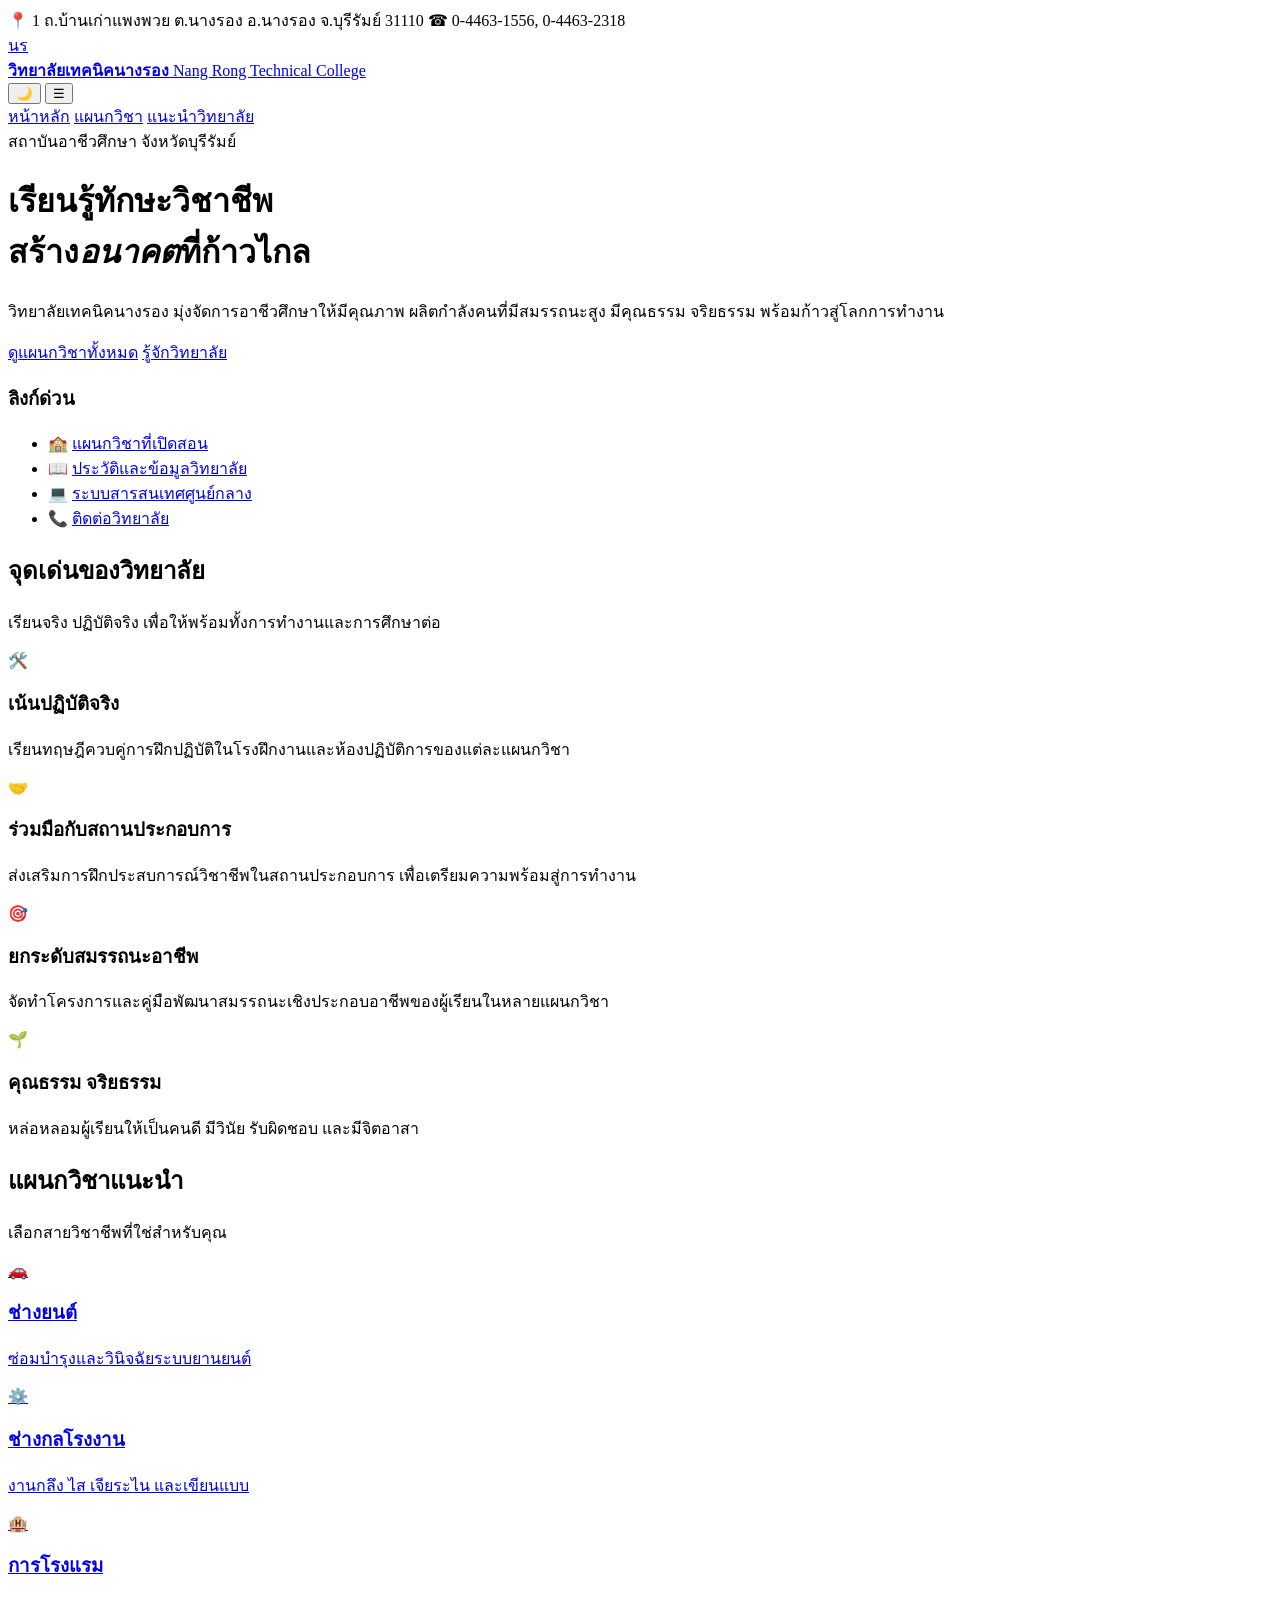
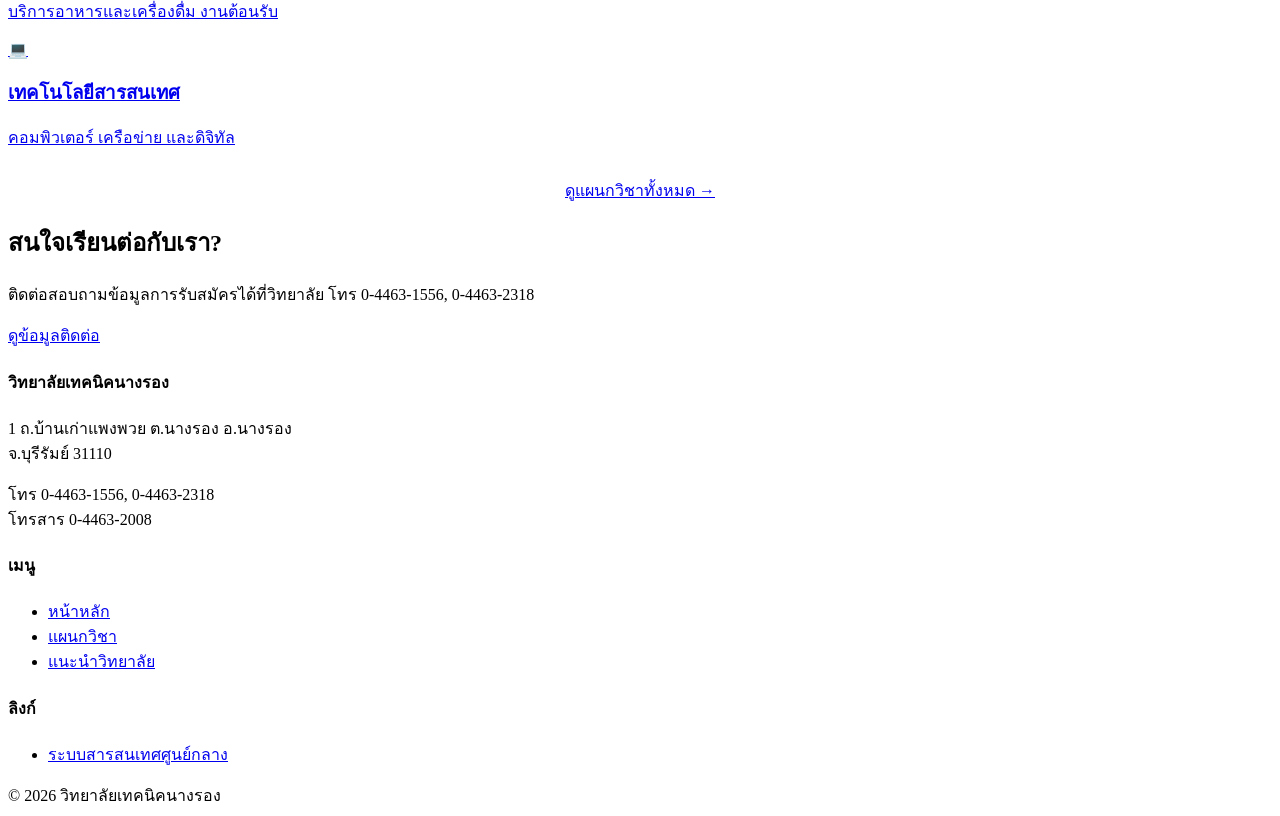
==== index.html @ af8b6dba "Add files via upload" ====
<!DOCTYPE html>
<html lang="th">
<head>
  <meta charset="UTF-8">
  <meta name="viewport" content="width=device-width, initial-scale=1">
  <title>วิทยาลัยเทคนิคนางรอง | หน้าหลัก</title>
  <meta name="description" content="วิทยาลัยเทคนิคนางรอง จังหวัดบุรีรัมย์ สถาบันอาชีวศึกษาที่มุ่งผลิตกำลังคนที่มีสมรรถนะสูง มีคุณธรรม จริยธรรม">
  <link rel="preconnect" href="https://fonts.googleapis.com">
  <link rel="preconnect" href="https://fonts.gstatic.com" crossorigin>
  <link href="https://fonts.googleapis.com/css2?family=Sarabun:wght@400;600;700&display=swap" rel="stylesheet">
  <link rel="stylesheet" href="style.css">
  <script src="theme.js"></script>
</head>
<body>

  <div class="topbar">
    <div class="container">
      <span>📍 1 ถ.บ้านเก่าแพงพวย ต.นางรอง อ.นางรอง จ.บุรีรัมย์ 31110</span>
      <span>☎ 0-4463-1556, 0-4463-2318</span>
    </div>
  </div>

  <header class="site-header">
    <div class="container">
      <a href="index.html" class="brand">
        <div class="brand-mark">นร</div>
        <div class="brand-text">
          <strong>วิทยาลัยเทคนิคนางรอง</strong>
          <span>Nang Rong Technical College</span>
        </div>
      </a>
      <button class="theme-btn" id="themeBtn" type="button" aria-label="เปลี่ยนเป็นโหมดมืด">🌙</button>
      <button class="menu-btn" aria-label="เปิดเมนู" onclick="document.getElementById('nav').classList.toggle('open')">☰</button>
      <nav class="nav" id="nav">
        <a href="index.html" class="active">หน้าหลัก</a>
        <a href="departments.html">แผนกวิชา</a>
        <a href="about.html">แนะนำวิทยาลัย</a>
      </nav>
    </div>
  </header>

  <main>
    <!-- Hero -->
    <div class="hero">
      <div class="container">
        <div>
          <span class="eyebrow">สถาบันอาชีวศึกษา จังหวัดบุรีรัมย์</span>
          <h1>เรียนรู้ทักษะวิชาชีพ<br>สร้าง<em>อนาคต</em>ที่ก้าวไกล</h1>
          <p>วิทยาลัยเทคนิคนางรอง มุ่งจัดการอาชีวศึกษาให้มีคุณภาพ ผลิตกำลังคนที่มีสมรรถนะสูง มีคุณธรรม จริยธรรม พร้อมก้าวสู่โลกการทำงาน</p>
          <div class="hero-actions">
            <a href="departments.html" class="btn btn-primary">ดูแผนกวิชาทั้งหมด</a>
            <a href="about.html" class="btn btn-ghost">รู้จักวิทยาลัย</a>
          </div>
        </div>
        <aside class="hero-card">
          <h3>ลิงก์ด่วน</h3>
          <ul>
            <li>🏫 <a href="departments.html">แผนกวิชาที่เปิดสอน</a></li>
            <li>📖 <a href="about.html">ประวัติและข้อมูลวิทยาลัย</a></li>
            <li>💻 <a href="https://my.nrtech.ac.th/" target="_blank" rel="noopener">ระบบสารสนเทศศูนย์กลาง</a></li>
            <li>📞 <a href="about.html#contact">ติดต่อวิทยาลัย</a></li>
          </ul>
        </aside>
      </div>
    </div>

    <!-- Why us -->
    <section>
      <div class="container">
        <div class="section-head">
          <h2>จุดเด่นของวิทยาลัย</h2>
          <p>เรียนจริง ปฏิบัติจริง เพื่อให้พร้อมทั้งการทำงานและการศึกษาต่อ</p>
        </div>
        <div class="grid grid-3">
          <article class="card">
            <div class="icon">🛠️</div>
            <h3>เน้นปฏิบัติจริง</h3>
            <p>เรียนทฤษฎีควบคู่การฝึกปฏิบัติในโรงฝึกงานและห้องปฏิบัติการของแต่ละแผนกวิชา</p>
          </article>
          <article class="card">
            <div class="icon">🤝</div>
            <h3>ร่วมมือกับสถานประกอบการ</h3>
            <p>ส่งเสริมการฝึกประสบการณ์วิชาชีพในสถานประกอบการ เพื่อเตรียมความพร้อมสู่การทำงาน</p>
          </article>
          <article class="card">
            <div class="icon">🎯</div>
            <h3>ยกระดับสมรรถนะอาชีพ</h3>
            <p>จัดทำโครงการและคู่มือพัฒนาสมรรถนะเชิงประกอบอาชีพของผู้เรียนในหลายแผนกวิชา</p>
          </article>
          <article class="card">
            <div class="icon">🌱</div>
            <h3>คุณธรรม จริยธรรม</h3>
            <p>หล่อหลอมผู้เรียนให้เป็นคนดี มีวินัย รับผิดชอบ และมีจิตอาสา</p>
          </article>
        </div>
      </div>
    </section>

    <!-- Departments preview -->
    <section class="section-alt">
      <div class="container">
        <div class="section-head">
          <h2>แผนกวิชาแนะนำ</h2>
          <p>เลือกสายวิชาชีพที่ใช่สำหรับคุณ</p>
        </div>
        <div class="grid grid-4">
          <a class="card" href="departments.html#auto"><div class="icon">🚗</div><h3>ช่างยนต์</h3><p>ซ่อมบำรุงและวินิจฉัยระบบยานยนต์</p></a>
          <a class="card" href="departments.html#machine"><div class="icon">⚙️</div><h3>ช่างกลโรงงาน</h3><p>งานกลึง ไส เจียระไน และเขียนแบบ</p></a>
          <a class="card" href="departments.html#hotel"><div class="icon">🏨</div><h3>การโรงแรม</h3><p>บริการอาหารและเครื่องดื่ม งานต้อนรับ</p></a>
          <a class="card" href="departments.html#it"><div class="icon">💻</div><h3>เทคโนโลยีสารสนเทศ</h3><p>คอมพิวเตอร์ เครือข่าย และดิจิทัล</p></a>
        </div>
        <p style="text-align:center;margin-top:28px">
          <a href="departments.html" class="btn btn-primary">ดูแผนกวิชาทั้งหมด →</a>
        </p>
      </div>
    </section>

    <!-- CTA -->
    <section>
      <div class="container">
        <div class="cta">
          <h2>สนใจเรียนต่อกับเรา?</h2>
          <p>ติดต่อสอบถามข้อมูลการรับสมัครได้ที่วิทยาลัย โทร 0-4463-1556, 0-4463-2318</p>
          <a href="about.html#contact" class="btn btn-primary">ดูข้อมูลติดต่อ</a>
        </div>
      </div>
    </section>
  </main>

  <footer class="site-footer">
    <div class="container">
      <div class="footer-grid">
        <div>
          <h4>วิทยาลัยเทคนิคนางรอง</h4>
          <p>1 ถ.บ้านเก่าแพงพวย ต.นางรอง อ.นางรอง<br>จ.บุรีรัมย์ 31110</p>
          <p>โทร 0-4463-1556, 0-4463-2318<br>โทรสาร 0-4463-2008</p>
        </div>
        <div>
          <h4>เมนู</h4>
          <ul>
            <li><a href="index.html">หน้าหลัก</a></li>
            <li><a href="departments.html">แผนกวิชา</a></li>
            <li><a href="about.html">แนะนำวิทยาลัย</a></li>
          </ul>
        </div>
        <div>
          <h4>ลิงก์</h4>
          <ul>
            <li><a href="https://my.nrtech.ac.th/" target="_blank" rel="noopener">ระบบสารสนเทศศูนย์กลาง</a></li>
          </ul>
        </div>
      </div>
      <div class="copy">© 2026 วิทยาลัยเทคนิคนางรอง</div>
    </div>
  </footer>

</body>
</html>
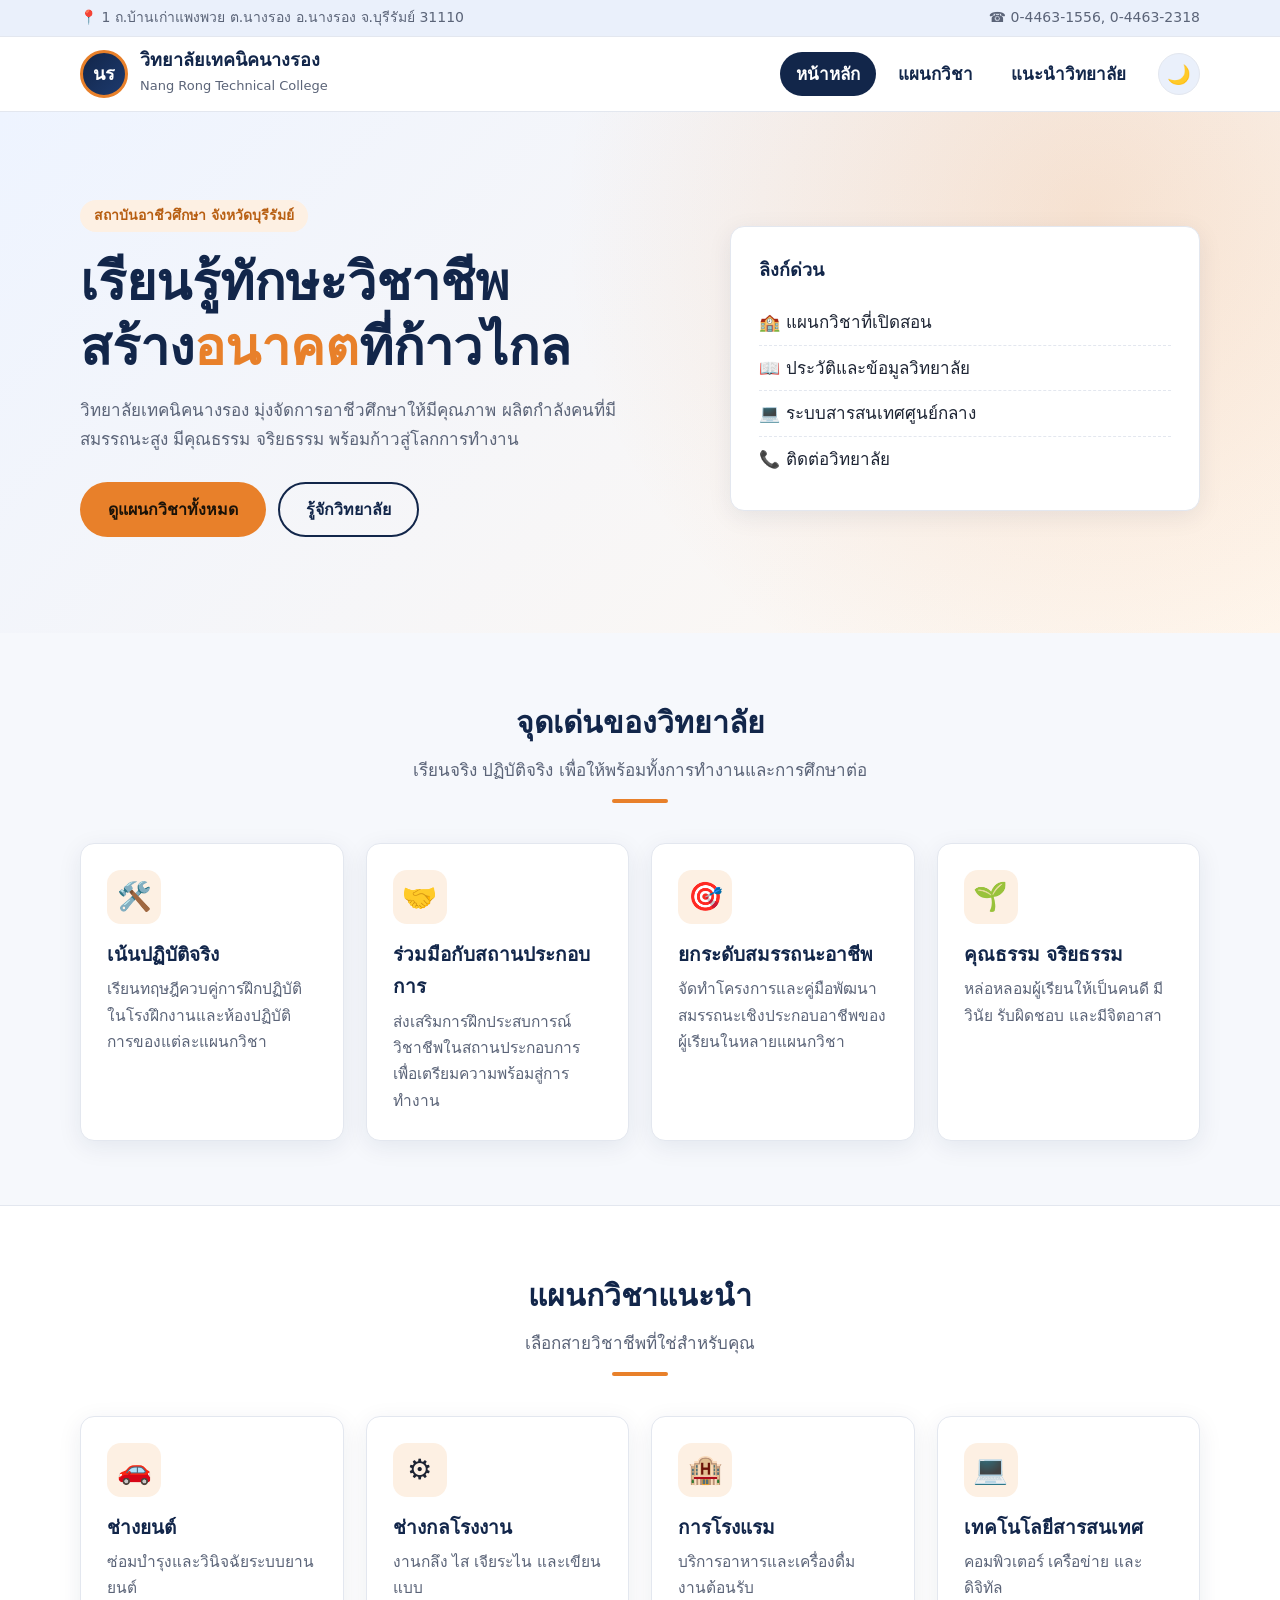
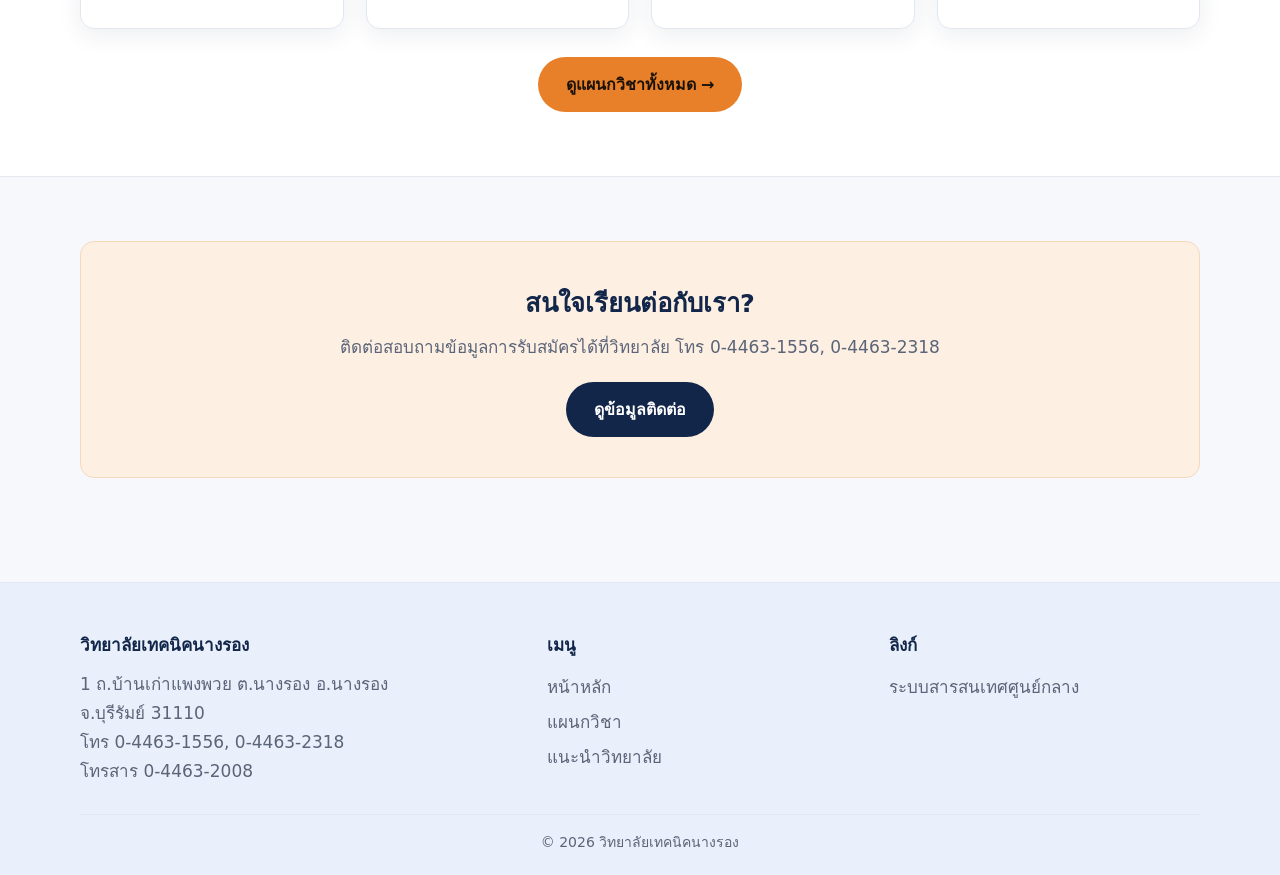
==== commit 3fd47fbc: "Update index.html" ====
--- a/index.html
+++ b/index.html
@@ -8,8 +8,8 @@
   <link rel="preconnect" href="https://fonts.googleapis.com">
   <link rel="preconnect" href="https://fonts.gstatic.com" crossorigin>
   <link href="https://fonts.googleapis.com/css2?family=Sarabun:wght@400;600;700&display=swap" rel="stylesheet">
-  <link rel="stylesheet" href="style.css">
-  <script src="theme.js"></script>
+  <link rel="stylesheet" href="Style.css">
+  <script src="Theme.js"></script>
 </head>
 <body>
 
@@ -33,8 +33,8 @@
       <button class="menu-btn" aria-label="เปิดเมนู" onclick="document.getElementById('nav').classList.toggle('open')">☰</button>
       <nav class="nav" id="nav">
         <a href="index.html" class="active">หน้าหลัก</a>
-        <a href="departments.html">แผนกวิชา</a>
-        <a href="about.html">แนะนำวิทยาลัย</a>
+        <a href="Departments.html">แผนกวิชา</a>
+        <a href="About.html">แนะนำวิทยาลัย</a>
       </nav>
     </div>
   </header>
@@ -48,17 +48,17 @@
           <h1>เรียนรู้ทักษะวิชาชีพ<br>สร้าง<em>อนาคต</em>ที่ก้าวไกล</h1>
           <p>วิทยาลัยเทคนิคนางรอง มุ่งจัดการอาชีวศึกษาให้มีคุณภาพ ผลิตกำลังคนที่มีสมรรถนะสูง มีคุณธรรม จริยธรรม พร้อมก้าวสู่โลกการทำงาน</p>
           <div class="hero-actions">
-            <a href="departments.html" class="btn btn-primary">ดูแผนกวิชาทั้งหมด</a>
-            <a href="about.html" class="btn btn-ghost">รู้จักวิทยาลัย</a>
+            <a href="Departments.html" class="btn btn-primary">ดูแผนกวิชาทั้งหมด</a>
+            <a href="About.html" class="btn btn-ghost">รู้จักวิทยาลัย</a>
           </div>
         </div>
         <aside class="hero-card">
           <h3>ลิงก์ด่วน</h3>
           <ul>
-            <li>🏫 <a href="departments.html">แผนกวิชาที่เปิดสอน</a></li>
-            <li>📖 <a href="about.html">ประวัติและข้อมูลวิทยาลัย</a></li>
+            <li>🏫 <a href="Departments.html">แผนกวิชาที่เปิดสอน</a></li>
+            <li>📖 <a href="About.html">ประวัติและข้อมูลวิทยาลัย</a></li>
             <li>💻 <a href="https://my.nrtech.ac.th/" target="_blank" rel="noopener">ระบบสารสนเทศศูนย์กลาง</a></li>
-            <li>📞 <a href="about.html#contact">ติดต่อวิทยาลัย</a></li>
+            <li>📞 <a href="About.html#contact">ติดต่อวิทยาลัย</a></li>
           </ul>
         </aside>
       </div>
@@ -104,13 +104,13 @@
           <p>เลือกสายวิชาชีพที่ใช่สำหรับคุณ</p>
         </div>
         <div class="grid grid-4">
-          <a class="card" href="departments.html#auto"><div class="icon">🚗</div><h3>ช่างยนต์</h3><p>ซ่อมบำรุงและวินิจฉัยระบบยานยนต์</p></a>
-          <a class="card" href="departments.html#machine"><div class="icon">⚙️</div><h3>ช่างกลโรงงาน</h3><p>งานกลึง ไส เจียระไน และเขียนแบบ</p></a>
-          <a class="card" href="departments.html#hotel"><div class="icon">🏨</div><h3>การโรงแรม</h3><p>บริการอาหารและเครื่องดื่ม งานต้อนรับ</p></a>
-          <a class="card" href="departments.html#it"><div class="icon">💻</div><h3>เทคโนโลยีสารสนเทศ</h3><p>คอมพิวเตอร์ เครือข่าย และดิจิทัล</p></a>
+          <a class="card" href="Departments.html#auto"><div class="icon">🚗</div><h3>ช่างยนต์</h3><p>ซ่อมบำรุงและวินิจฉัยระบบยานยนต์</p></a>
+          <a class="card" href="Departments.html#machine"><div class="icon">⚙️</div><h3>ช่างกลโรงงาน</h3><p>งานกลึง ไส เจียระไน และเขียนแบบ</p></a>
+          <a class="card" href="Departments.html#hotel"><div class="icon">🏨</div><h3>การโรงแรม</h3><p>บริการอาหารและเครื่องดื่ม งานต้อนรับ</p></a>
+          <a class="card" href="Departments.html#it"><div class="icon">💻</div><h3>เทคโนโลยีสารสนเทศ</h3><p>คอมพิวเตอร์ เครือข่าย และดิจิทัล</p></a>
         </div>
         <p style="text-align:center;margin-top:28px">
-          <a href="departments.html" class="btn btn-primary">ดูแผนกวิชาทั้งหมด →</a>
+          <a href="Departments.html" class="btn btn-primary">ดูแผนกวิชาทั้งหมด →</a>
         </p>
       </div>
     </section>
@@ -121,7 +121,7 @@
         <div class="cta">
           <h2>สนใจเรียนต่อกับเรา?</h2>
           <p>ติดต่อสอบถามข้อมูลการรับสมัครได้ที่วิทยาลัย โทร 0-4463-1556, 0-4463-2318</p>
-          <a href="about.html#contact" class="btn btn-primary">ดูข้อมูลติดต่อ</a>
+          <a href="About.html#contact" class="btn btn-primary">ดูข้อมูลติดต่อ</a>
         </div>
       </div>
     </section>
@@ -139,8 +139,8 @@
           <h4>เมนู</h4>
           <ul>
             <li><a href="index.html">หน้าหลัก</a></li>
-            <li><a href="departments.html">แผนกวิชา</a></li>
-            <li><a href="about.html">แนะนำวิทยาลัย</a></li>
+            <li><a href="Departments.html">แผนกวิชา</a></li>
+            <li><a href="About.html">แนะนำวิทยาลัย</a></li>
           </ul>
         </div>
         <div>
@@ -155,4 +155,4 @@
   </footer>
 
 </body>
-</html>+</html>
--- a/Style.css
+++ b/Style.css
@@ -0,0 +1,272 @@
+/* ============ Theme tokens ============ */
+:root {
+  color-scheme: light;
+  --navy: #12264a;          /* heading text */
+  --navy-2: #1d3a6e;        /* link text */
+  --brand: #12264a;         /* solid fills (buttons, active nav) */
+  --brand-2: #1d3a6e;
+  --accent: #e8802a;
+  --accent-dark: #b85f12;
+  --accent-soft: #fdf0e3;
+  --accent-line: #f5d9bb;
+  --ink: #1d2433;
+  --prose: #39425a;
+  --muted: #5b6478;
+  --line: #e3e7ef;
+  --bg: #f6f8fc;
+  --surface: #ffffff;
+  --soft: #eaf0fb;
+  --hero-a: #eef4ff;
+  --hero-b: #fff8f0;
+  --glow: rgba(232, 128, 42, 0.18);
+  --radius: 14px;
+  --shadow: 0 6px 24px rgba(18, 38, 74, 0.08);
+  --shadow-hover: 0 12px 32px rgba(18, 38, 74, 0.14);
+}
+
+:root[data-theme="dark"] {
+  color-scheme: dark;
+  --navy: #dbe7ff;
+  --navy-2: #8fb4ff;
+  --brand: #2f5fb8;
+  --brand-2: #4377d4;
+  --accent: #f29441;
+  --accent-dark: #ffb877;
+  --accent-soft: #33261a;
+  --accent-line: #5a3f25;
+  --ink: #e7ebf5;
+  --prose: #c3cbe0;
+  --muted: #9aa5c0;
+  --line: #2a3550;
+  --bg: #0e1424;
+  --surface: #161e33;
+  --soft: #1a2440;
+  --hero-a: #121b33;
+  --hero-b: #1b1a2b;
+  --glow: rgba(242, 148, 65, 0.16);
+  --shadow: 0 6px 24px rgba(0, 0, 0, 0.35);
+  --shadow-hover: 0 12px 32px rgba(0, 0, 0, 0.5);
+}
+
+* { box-sizing: border-box; margin: 0; padding: 0; }
+
+html { scroll-behavior: smooth; }
+
+body {
+  font-family: "Sarabun", "Noto Sans Thai", system-ui, sans-serif;
+  color: var(--ink);
+  background: var(--bg);
+  line-height: 1.7;
+  font-size: 17px;
+  transition: background .25s, color .25s;
+}
+
+a { color: inherit; text-decoration: none; }
+img { max-width: 100%; display: block; }
+
+.container { width: min(1120px, 100% - 32px); margin-inline: auto; }
+
+/* ---------- Header ---------- */
+.topbar {
+  background: var(--soft);
+  color: var(--muted);
+  font-size: 14px;
+  border-bottom: 1px solid var(--line);
+}
+.topbar .container {
+  display: flex; justify-content: space-between; flex-wrap: wrap;
+  gap: 4px 20px; padding: 6px 0;
+}
+.topbar a:hover { color: var(--navy); }
+
+.site-header {
+  background: var(--surface);
+  border-bottom: 1px solid var(--line);
+  position: sticky; top: 0; z-index: 50;
+}
+.site-header .container {
+  display: flex; align-items: center; justify-content: space-between;
+  padding: 12px 0; gap: 16px;
+}
+.brand { display: flex; align-items: center; gap: 12px; order: 1; }
+.brand-mark {
+  width: 48px; height: 48px; border-radius: 50%;
+  background: linear-gradient(135deg, var(--brand), var(--brand-2));
+  color: #fff; display: grid; place-items: center;
+  font-weight: 700; font-size: 18px; border: 3px solid var(--accent);
+}
+.brand-text strong { display: block; font-size: 18px; color: var(--navy); line-height: 1.2; }
+.brand-text span { font-size: 13px; color: var(--muted); }
+
+.nav { display: flex; gap: 6px; order: 2; margin-left: auto; }
+.nav a {
+  padding: 8px 16px; border-radius: 999px; font-weight: 600; color: var(--navy);
+  transition: background .2s, color .2s;
+}
+.nav a:hover { background: var(--accent-soft); }
+.nav a.active { background: var(--brand); color: #fff; }
+
+.theme-btn {
+  order: 3; width: 42px; height: 42px; border-radius: 50%;
+  border: 1px solid var(--line); background: var(--soft); color: var(--navy);
+  font-size: 19px; line-height: 1; cursor: pointer; flex-shrink: 0;
+  display: grid; place-items: center; transition: transform .15s, border-color .2s;
+}
+.theme-btn:hover { transform: rotate(15deg); border-color: var(--accent); }
+.theme-btn:focus-visible, .menu-btn:focus-visible, .filter-btn:focus-visible {
+  outline: 3px solid var(--accent); outline-offset: 2px;
+}
+
+.menu-btn {
+  order: 4; display: none; background: none; border: 1px solid var(--line);
+  border-radius: 10px; padding: 8px 12px; font-size: 20px; cursor: pointer; color: var(--navy);
+}
+
+/* ---------- Hero ---------- */
+.hero {
+  background:
+    radial-gradient(circle at 85% 20%, var(--glow), transparent 45%),
+    linear-gradient(135deg, var(--hero-a) 0%, var(--hero-b) 100%);
+  color: var(--ink);
+  padding: 88px 0 96px;
+}
+.hero .container { display: grid; grid-template-columns: 1.3fr 1fr; gap: 40px; align-items: center; }
+.eyebrow {
+  display: inline-block; background: var(--accent-soft); color: var(--accent-dark); padding: 4px 14px;
+  border-radius: 999px; font-size: 14px; margin-bottom: 18px; font-weight: 600;
+}
+.hero h1 { font-size: clamp(32px, 5vw, 52px); line-height: 1.25; margin-bottom: 16px; color: var(--navy); }
+.hero h1 em { font-style: normal; color: var(--accent); }
+.hero p { color: var(--muted); max-width: 560px; margin-bottom: 28px; }
+.hero-actions { display: flex; gap: 12px; flex-wrap: wrap; }
+
+.btn {
+  display: inline-block; padding: 12px 26px; border-radius: 999px;
+  font-weight: 700; border: 2px solid transparent; transition: transform .15s, background .2s, color .2s;
+  cursor: pointer; font-family: inherit; font-size: 16px;
+}
+.btn:hover { transform: translateY(-2px); }
+.btn-primary { background: var(--accent); color: #1a1208; }
+.btn-primary:hover { filter: brightness(0.92); }
+.btn-ghost { border-color: var(--navy); color: var(--navy); }
+.btn-ghost:hover { background: var(--navy); color: var(--bg); }
+
+.hero-card {
+  background: var(--surface); border: 1px solid var(--line);
+  border-radius: var(--radius); padding: 28px; box-shadow: var(--shadow);
+}
+.hero-card h3 { margin-bottom: 14px; font-size: 18px; color: var(--navy); }
+.hero-card li { list-style: none; padding: 8px 0; border-bottom: 1px dashed var(--line); color: var(--ink); }
+.hero-card li a:hover { color: var(--accent); }
+.hero-card li:last-child { border: 0; }
+
+/* ---------- Page banner (inner pages) ---------- */
+.page-banner {
+  background: linear-gradient(135deg, var(--hero-a) 0%, var(--hero-b) 100%);
+  color: var(--navy); padding: 56px 0;
+  border-bottom: 1px solid var(--line);
+}
+.page-banner h1 { font-size: clamp(28px, 4vw, 40px); }
+.page-banner p { color: var(--muted); margin-top: 6px; }
+.crumbs { font-size: 14px; color: var(--muted); margin-bottom: 10px; }
+.crumbs a:hover { color: var(--accent); }
+
+/* ---------- Sections ---------- */
+section { padding: 64px 0; }
+.section-alt { background: var(--surface); border-block: 1px solid var(--line); }
+.section-head { text-align: center; max-width: 640px; margin: 0 auto 40px; }
+.section-head h2 { font-size: 30px; color: var(--navy); }
+.section-head p { color: var(--muted); margin-top: 8px; }
+.section-head::after {
+  content: ""; display: block; width: 56px; height: 4px; border-radius: 4px;
+  background: var(--accent); margin: 14px auto 0;
+}
+
+.grid { display: grid; gap: 22px; }
+.grid-3 { grid-template-columns: repeat(auto-fill, minmax(260px, 1fr)); }
+.grid-4 { grid-template-columns: repeat(auto-fill, minmax(220px, 1fr)); }
+
+.card {
+  background: var(--surface); border-radius: var(--radius); padding: 26px;
+  box-shadow: var(--shadow); border: 1px solid var(--line);
+  transition: transform .2s, box-shadow .2s, background .25s;
+}
+.card:hover { transform: translateY(-4px); box-shadow: var(--shadow-hover); }
+.card .icon {
+  width: 54px; height: 54px; border-radius: 14px; background: var(--accent-soft);
+  display: grid; place-items: center; font-size: 28px; margin-bottom: 14px;
+}
+.card h3 { color: var(--navy); font-size: 19px; margin-bottom: 6px; }
+.card p { color: var(--muted); font-size: 15.5px; }
+.tag {
+  display: inline-block; margin-top: 12px; font-size: 13px; font-weight: 600;
+  background: var(--soft); color: var(--navy-2); padding: 2px 12px; border-radius: 999px;
+}
+
+.cta {
+  background: var(--accent-soft); border-radius: var(--radius);
+  padding: 40px; text-align: center; border: 1px solid var(--accent-line);
+}
+.cta h2 { color: var(--navy); margin-bottom: 8px; }
+.cta p { color: var(--muted); margin-bottom: 20px; }
+.cta .btn-primary { background: var(--brand); color: #fff; }
+.cta .btn-primary:hover { background: var(--brand-2); filter: none; }
+
+/* ---------- Filters (departments) ---------- */
+.filters { display: flex; gap: 10px; justify-content: center; flex-wrap: wrap; margin-bottom: 32px; }
+.filter-btn {
+  padding: 8px 20px; border-radius: 999px; border: 1px solid var(--line);
+  background: var(--surface); font-family: inherit; font-size: 16px; cursor: pointer; color: var(--navy);
+  font-weight: 600; transition: all .2s;
+}
+.filter-btn:hover { border-color: var(--accent); }
+.filter-btn.active { background: var(--brand); color: #fff; border-color: var(--brand); }
+.dept.hidden { display: none; }
+
+/* ---------- About ---------- */
+.two-col { display: grid; grid-template-columns: 1.2fr 1fr; gap: 36px; align-items: start; }
+.prose h2 { color: var(--navy); margin-bottom: 10px; font-size: 26px; }
+.prose p { margin-bottom: 14px; color: var(--prose); }
+.prose a, .info-list a { color: var(--navy-2); text-decoration: underline; }
+.info-list { list-style: none; }
+.info-list li {
+  display: flex; gap: 12px; padding: 12px 0; border-bottom: 1px solid var(--line);
+}
+.info-list li:last-child { border: 0; }
+.info-list .k { min-width: 92px; font-weight: 700; color: var(--navy); }
+
+.timeline { border-left: 3px solid var(--accent); padding-left: 24px; }
+.timeline .item { position: relative; margin-bottom: 22px; }
+.timeline .item::before {
+  content: ""; position: absolute; left: -33px; top: 8px; width: 14px; height: 14px;
+  border-radius: 50%; background: var(--accent); border: 3px solid var(--surface);
+}
+.timeline h4 { color: var(--navy); }
+.timeline p { color: var(--muted); font-size: 15.5px; }
+
+/* ---------- Footer ---------- */
+.site-footer { background: var(--soft); color: var(--muted); padding: 48px 0 20px; margin-top: 40px; border-top: 1px solid var(--line); }
+.footer-grid { display: grid; grid-template-columns: 1.4fr 1fr 1fr; gap: 32px; margin-bottom: 28px; }
+.site-footer h4 { color: var(--navy); margin-bottom: 10px; }
+.site-footer a:hover { color: var(--accent); }
+.site-footer li { list-style: none; padding: 3px 0; }
+.copy { border-top: 1px solid var(--line); padding-top: 16px; font-size: 14px; text-align: center; }
+
+/* ---------- Responsive ---------- */
+@media (max-width: 860px) {
+  .hero .container, .two-col, .footer-grid { grid-template-columns: 1fr; }
+  .menu-btn { display: block; }
+  .theme-btn { margin-left: auto; }
+  .nav {
+    display: none; position: absolute; left: 0; right: 0; top: 100%; margin-left: 0;
+    background: var(--surface); flex-direction: column; padding: 12px 16px;
+    border-bottom: 1px solid var(--line); box-shadow: var(--shadow);
+  }
+  .nav.open { display: flex; }
+  .site-header .container { position: relative; }
+  .hero { padding: 56px 0; }
+}
+
+@media (prefers-reduced-motion: reduce) {
+  * { transition: none !important; scroll-behavior: auto !important; }
+}
